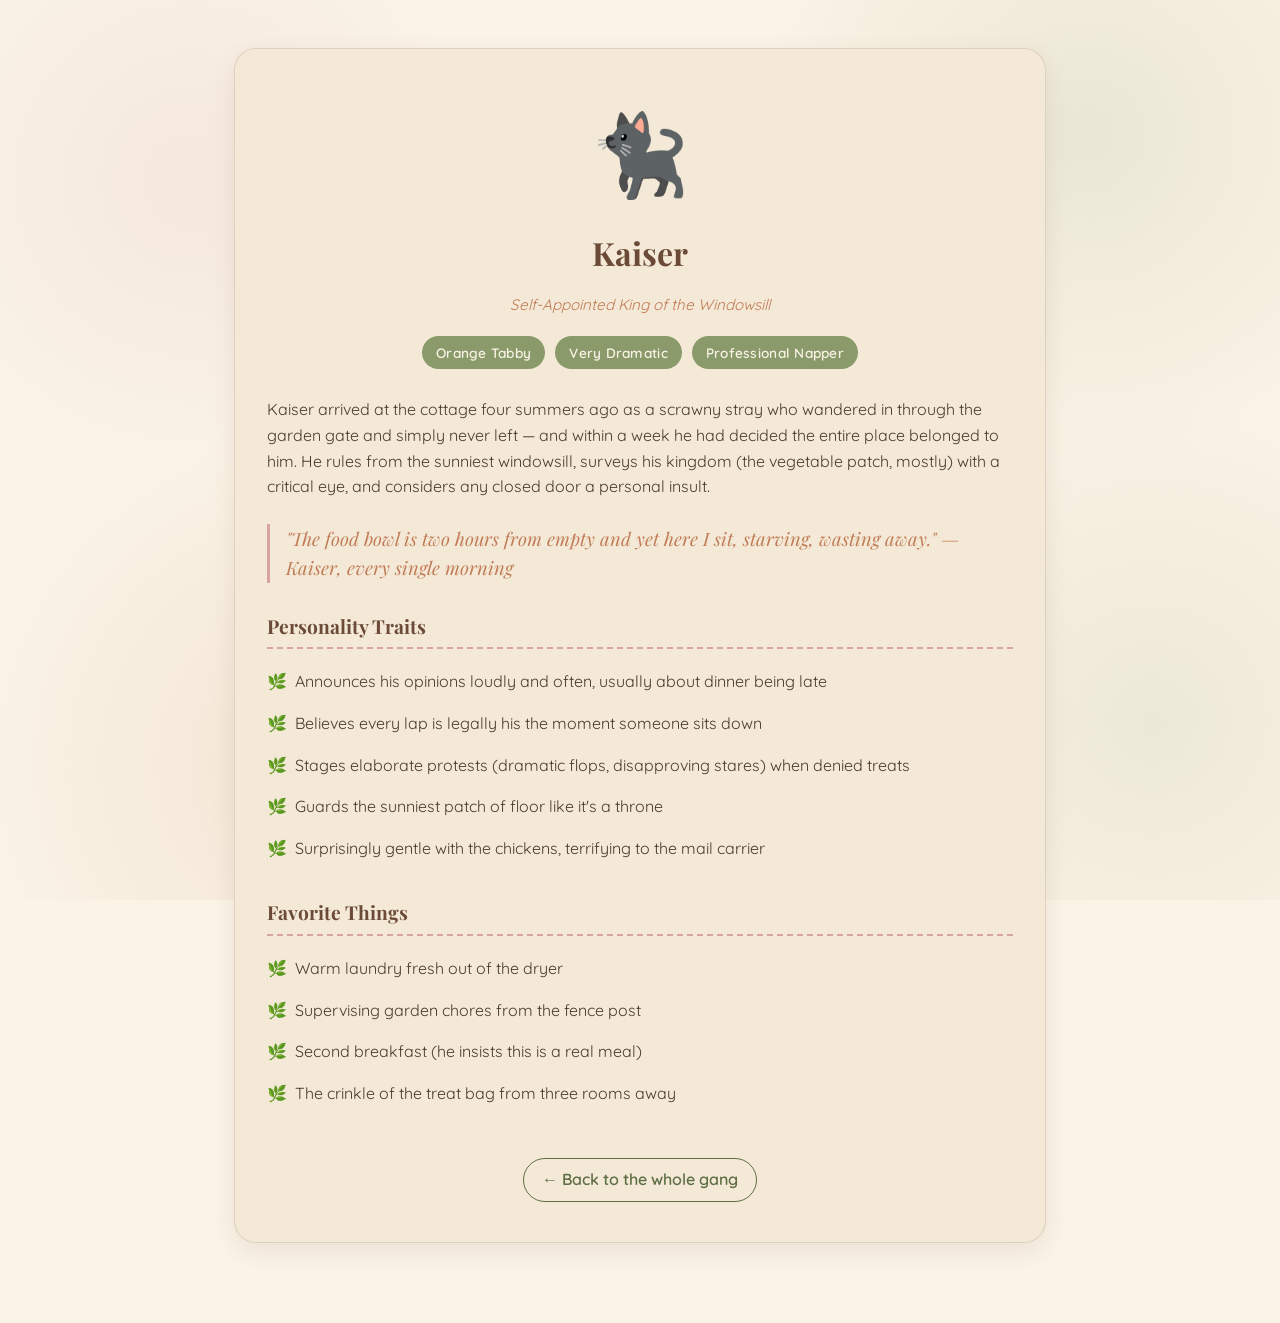
==== kaiser.html @ 529b5d30 "Initial commit: cottagecore cat site for Kaiser, Tobias, and Silver" ====
<!DOCTYPE html>
<html lang="en">
<head>
<meta charset="UTF-8">
<meta name="viewport" content="width=device-width, initial-scale=1.0">
<title>Kaiser &middot; The Cottage Cats</title>
<link rel="stylesheet" href="style.css">
</head>
<body>
<div class="wrap">
  <div class="cat-page">
    <div class="cat-hero">
      <span class="cat-portrait">🐈‍⬛</span>
      <h1>Kaiser</h1>
      <p class="cat-title">Self-Appointed King of the Windowsill</p>
      <div class="badge-row">
        <span class="badge">Orange Tabby</span>
        <span class="badge">Very Dramatic</span>
        <span class="badge">Professional Napper</span>
      </div>
    </div>

    <p>
      Kaiser arrived at the cottage four summers ago as a scrawny stray who
      wandered in through the garden gate and simply never left &mdash; and within
      a week he had decided the entire place belonged to him. He rules from
      the sunniest windowsill, surveys his kingdom (the vegetable patch, mostly)
      with a critical eye, and considers any closed door a personal insult.
    </p>

    <blockquote class="catquote">
      "The food bowl is two hours from empty and yet here I sit, starving,
      wasting away." &mdash; Kaiser, every single morning
    </blockquote>

    <h2 class="section-title">Personality Traits</h2>
    <ul class="traits">
      <li>Announces his opinions loudly and often, usually about dinner being late</li>
      <li>Believes every lap is legally his the moment someone sits down</li>
      <li>Stages elaborate protests (dramatic flops, disapproving stares) when denied treats</li>
      <li>Guards the sunniest patch of floor like it's a throne</li>
      <li>Surprisingly gentle with the chickens, terrifying to the mail carrier</li>
    </ul>

    <h2 class="section-title">Favorite Things</h2>
    <ul class="traits">
      <li>Warm laundry fresh out of the dryer</li>
      <li>Supervising garden chores from the fence post</li>
      <li>Second breakfast (he insists this is a real meal)</li>
      <li>The crinkle of the treat bag from three rooms away</li>
    </ul>

    <div class="nav-row">
      <a class="back-link" href="index.html">&larr; Back to the whole gang</a>
    </div>
  </div>
</div>
</body>
</html>
---- style.css ----
@import url('https://fonts.googleapis.com/css2?family=Playfair+Display:ital,wght@0,500;0,700;1,500&family=Quicksand:wght@400;500;600;700&display=swap');

:root {
  --cream: #faf3e6;
  --parchment: #f3e9d6;
  --sage: #8a9a6b;
  --sage-dark: #5f6f45;
  --rose: #d8a3a3;
  --terracotta: #c17b56;
  --brown: #6b4a37;
  --ink: #4a3b30;
}

* { box-sizing: border-box; }

body {
  margin: 0;
  padding: 0;
  font-family: 'Quicksand', sans-serif;
  color: var(--ink);
  background-color: var(--cream);
  background-image:
    radial-gradient(circle at 15% 20%, rgba(216, 163, 163, 0.14) 0, transparent 22%),
    radial-gradient(circle at 85% 15%, rgba(138, 154, 107, 0.14) 0, transparent 25%),
    radial-gradient(circle at 25% 85%, rgba(193, 123, 86, 0.12) 0, transparent 28%),
    radial-gradient(circle at 90% 80%, rgba(138, 154, 107, 0.12) 0, transparent 24%);
  background-attachment: fixed;
  line-height: 1.6;
}

.wrap {
  max-width: 860px;
  margin: 0 auto;
  padding: 48px 24px 80px;
}

header.site-header {
  text-align: center;
  margin-bottom: 36px;
}

h1, h2, h3 {
  font-family: 'Playfair Display', serif;
  color: var(--brown);
  margin: 0 0 8px;
}

.site-title {
  font-size: 2.6rem;
  font-style: italic;
}

.tagline {
  color: var(--sage-dark);
  font-size: 1.05rem;
  letter-spacing: 0.02em;
}

.divider {
  text-align: center;
  font-size: 1.3rem;
  letter-spacing: 0.6em;
  margin: 22px 0;
  color: var(--rose);
  user-select: none;
}

.card-grid {
  display: grid;
  grid-template-columns: repeat(auto-fit, minmax(220px, 1fr));
  gap: 24px;
  margin-top: 32px;
}

.cat-card {
  display: block;
  text-decoration: none;
  color: inherit;
  background: var(--parchment);
  border-radius: 18px;
  padding: 26px 20px;
  text-align: center;
  border: 1px solid rgba(107, 74, 55, 0.15);
  box-shadow: 0 6px 18px rgba(107, 74, 55, 0.08);
  transition: transform 0.2s ease, box-shadow 0.2s ease;
}

.cat-card:hover {
  transform: translateY(-4px);
  box-shadow: 0 10px 24px rgba(107, 74, 55, 0.15);
}

.cat-portrait {
  font-size: 3.6rem;
  margin-bottom: 10px;
  display: block;
}

.cat-card h2 {
  margin-bottom: 4px;
  font-size: 1.5rem;
}

.cat-title {
  font-style: italic;
  color: var(--terracotta);
  font-size: 0.95rem;
  margin-bottom: 10px;
}

.cat-blurb {
  font-size: 0.92rem;
  color: var(--ink);
  opacity: 0.85;
}

/* individual cat page */
.cat-page {
  background: var(--parchment);
  border-radius: 22px;
  padding: 40px 32px;
  border: 1px solid rgba(107, 74, 55, 0.15);
  box-shadow: 0 8px 24px rgba(107, 74, 55, 0.1);
}

.cat-hero {
  text-align: center;
  margin-bottom: 24px;
}

.cat-hero .cat-portrait {
  font-size: 5rem;
}

.badge-row {
  display: flex;
  flex-wrap: wrap;
  gap: 10px;
  justify-content: center;
  margin: 18px 0 28px;
}

.badge {
  background: var(--sage);
  color: var(--cream);
  padding: 6px 14px;
  border-radius: 999px;
  font-size: 0.85rem;
  font-weight: 600;
  letter-spacing: 0.02em;
}

.section-title {
  font-size: 1.2rem;
  border-bottom: 2px dashed var(--rose);
  padding-bottom: 6px;
  margin-top: 28px;
}

ul.traits {
  list-style: none;
  padding: 0;
  margin: 12px 0;
}

ul.traits li {
  padding: 8px 0 8px 28px;
  position: relative;
}

ul.traits li::before {
  content: "🌿";
  position: absolute;
  left: 0;
}

blockquote.catquote {
  font-family: 'Playfair Display', serif;
  font-style: italic;
  color: var(--terracotta);
  border-left: 3px solid var(--rose);
  padding-left: 16px;
  margin: 24px 0;
  font-size: 1.15rem;
}

.back-link {
  display: inline-block;
  margin-top: 32px;
  text-decoration: none;
  color: var(--sage-dark);
  font-weight: 600;
  border: 1px solid var(--sage-dark);
  padding: 8px 18px;
  border-radius: 999px;
  transition: background 0.2s ease, color 0.2s ease;
}

.back-link:hover {
  background: var(--sage-dark);
  color: var(--cream);
}

.nav-row {
  display: flex;
  justify-content: center;
  gap: 16px;
  margin-top: 12px;
}

footer.site-footer {
  text-align: center;
  margin-top: 56px;
  font-size: 0.85rem;
  color: var(--sage-dark);
  opacity: 0.8;
}
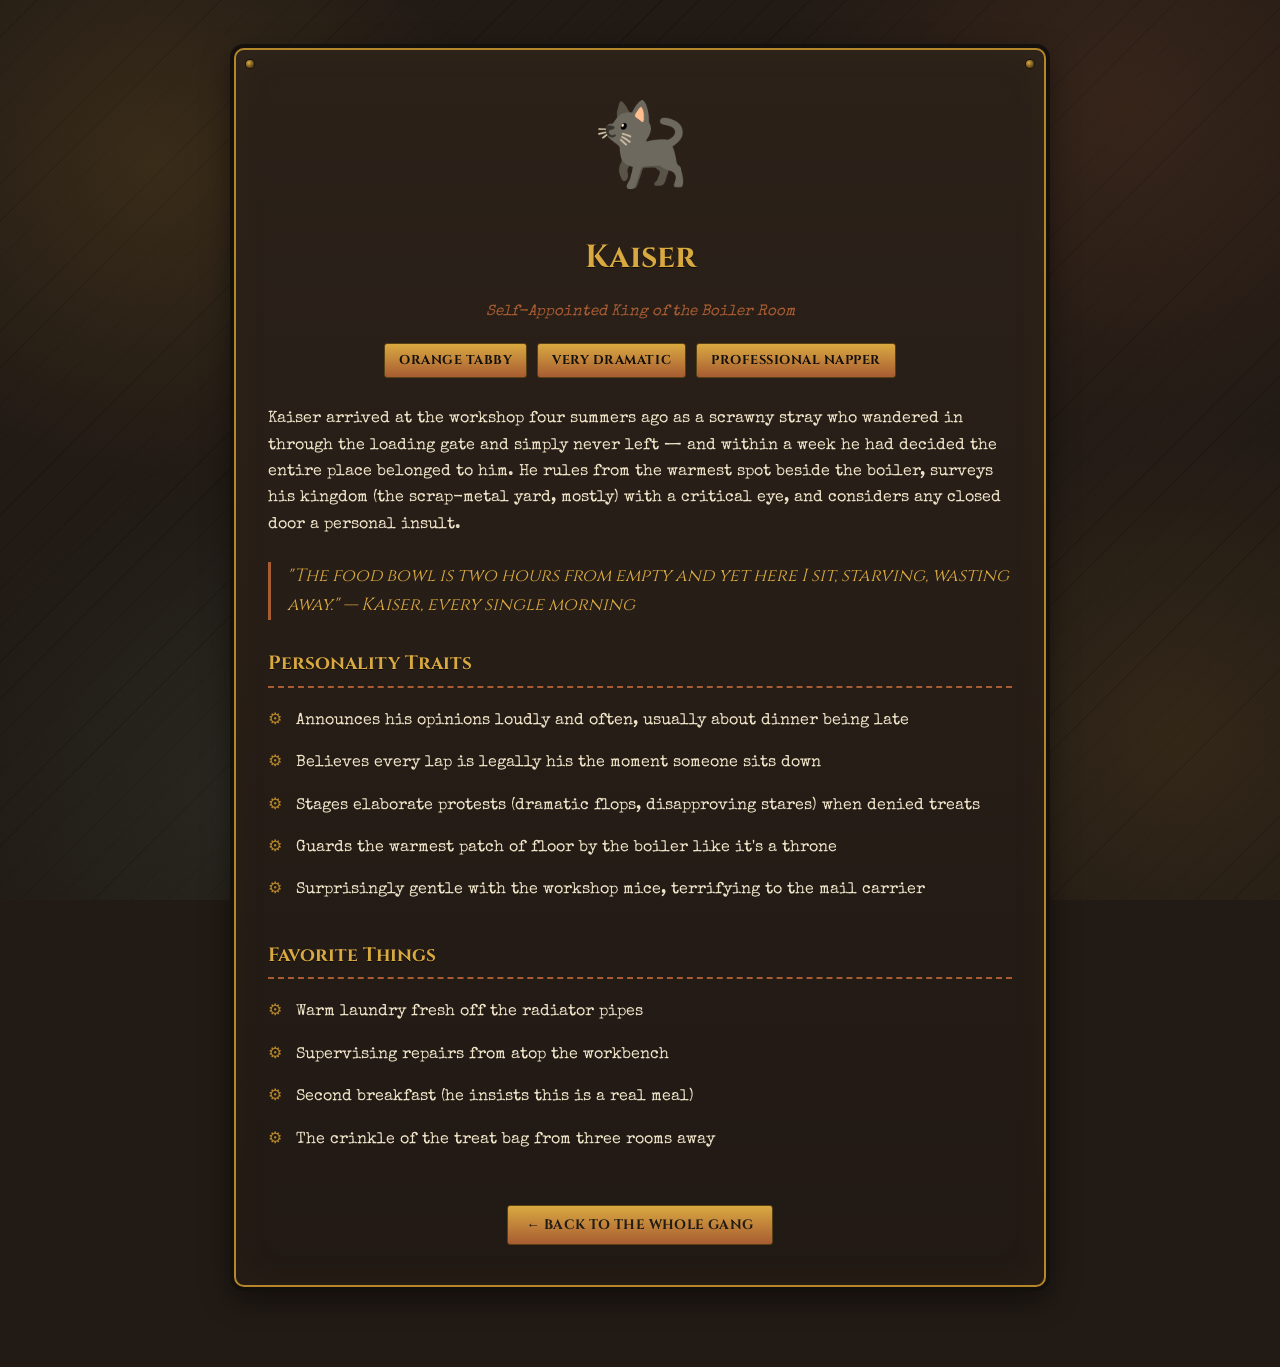
==== commit 41a21a27: "Reskin site to steampunk theme (brass/copper palette, Cinzel + Special Elite fonts, workshop-flavore" ====
--- a/kaiser.html
+++ b/kaiser.html
@@ -3,7 +3,7 @@
 <head>
 <meta charset="UTF-8">
 <meta name="viewport" content="width=device-width, initial-scale=1.0">
-<title>Kaiser &middot; The Cottage Cats</title>
+<title>Kaiser &middot; The Clockwork Cats</title>
 <link rel="stylesheet" href="style.css">
 </head>
 <body>
@@ -12,7 +12,7 @@
     <div class="cat-hero">
       <span class="cat-portrait">🐈‍⬛</span>
       <h1>Kaiser</h1>
-      <p class="cat-title">Self-Appointed King of the Windowsill</p>
+      <p class="cat-title">Self-Appointed King of the Boiler Room</p>
       <div class="badge-row">
         <span class="badge">Orange Tabby</span>
         <span class="badge">Very Dramatic</span>
@@ -21,11 +21,12 @@
     </div>
 
     <p>
-      Kaiser arrived at the cottage four summers ago as a scrawny stray who
-      wandered in through the garden gate and simply never left &mdash; and within
+      Kaiser arrived at the workshop four summers ago as a scrawny stray who
+      wandered in through the loading gate and simply never left &mdash; and within
       a week he had decided the entire place belonged to him. He rules from
-      the sunniest windowsill, surveys his kingdom (the vegetable patch, mostly)
-      with a critical eye, and considers any closed door a personal insult.
+      the warmest spot beside the boiler, surveys his kingdom (the scrap-metal
+      yard, mostly) with a critical eye, and considers any closed door a
+      personal insult.
     </p>
 
     <blockquote class="catquote">
@@ -38,14 +39,14 @@
       <li>Announces his opinions loudly and often, usually about dinner being late</li>
       <li>Believes every lap is legally his the moment someone sits down</li>
       <li>Stages elaborate protests (dramatic flops, disapproving stares) when denied treats</li>
-      <li>Guards the sunniest patch of floor like it's a throne</li>
-      <li>Surprisingly gentle with the chickens, terrifying to the mail carrier</li>
+      <li>Guards the warmest patch of floor by the boiler like it's a throne</li>
+      <li>Surprisingly gentle with the workshop mice, terrifying to the mail carrier</li>
     </ul>
 
     <h2 class="section-title">Favorite Things</h2>
     <ul class="traits">
-      <li>Warm laundry fresh out of the dryer</li>
-      <li>Supervising garden chores from the fence post</li>
+      <li>Warm laundry fresh off the radiator pipes</li>
+      <li>Supervising repairs from atop the workbench</li>
       <li>Second breakfast (he insists this is a real meal)</li>
       <li>The crinkle of the treat bag from three rooms away</li>
     </ul>
--- a/style.css
+++ b/style.css
@@ -1,14 +1,15 @@
-@import url('https://fonts.googleapis.com/css2?family=Playfair+Display:ital,wght@0,500;0,700;1,500&family=Quicksand:wght@400;500;600;700&display=swap');
+@import url('https://fonts.googleapis.com/css2?family=Cinzel:wght@500;700;900&family=Special+Elite&display=swap');
 
 :root {
-  --cream: #faf3e6;
-  --parchment: #f3e9d6;
-  --sage: #8a9a6b;
-  --sage-dark: #5f6f45;
-  --rose: #d8a3a3;
-  --terracotta: #c17b56;
-  --brown: #6b4a37;
-  --ink: #4a3b30;
+  --iron: #211a15;
+  --iron-panel: #2b2119;
+  --brass: #b5872a;
+  --brass-bright: #d9a941;
+  --copper: #a85c32;
+  --verdigris: #5f8575;
+  --parchment: #e9dcbd;
+  --ink: #efe3c8;
+  --rivet: #14100c;
 }
 
 * { box-sizing: border-box; }
@@ -16,16 +17,17 @@
 body {
   margin: 0;
   padding: 0;
-  font-family: 'Quicksand', sans-serif;
+  font-family: 'Special Elite', 'Courier New', monospace;
   color: var(--ink);
-  background-color: var(--cream);
+  background-color: var(--iron);
   background-image:
-    radial-gradient(circle at 15% 20%, rgba(216, 163, 163, 0.14) 0, transparent 22%),
-    radial-gradient(circle at 85% 15%, rgba(138, 154, 107, 0.14) 0, transparent 25%),
-    radial-gradient(circle at 25% 85%, rgba(193, 123, 86, 0.12) 0, transparent 28%),
-    radial-gradient(circle at 90% 80%, rgba(138, 154, 107, 0.12) 0, transparent 24%);
+    radial-gradient(circle at 12% 18%, rgba(181, 135, 42, 0.16) 0, transparent 24%),
+    radial-gradient(circle at 88% 12%, rgba(168, 92, 50, 0.16) 0, transparent 26%),
+    radial-gradient(circle at 20% 88%, rgba(95, 133, 117, 0.12) 0, transparent 26%),
+    radial-gradient(circle at 92% 82%, rgba(181, 135, 42, 0.12) 0, transparent 24%),
+    repeating-linear-gradient(135deg, rgba(0,0,0,0.15) 0px, rgba(0,0,0,0.15) 1px, transparent 1px, transparent 26px);
   background-attachment: fixed;
-  line-height: 1.6;
+  line-height: 1.65;
 }
 
 .wrap {
@@ -40,20 +42,25 @@
 }
 
 h1, h2, h3 {
-  font-family: 'Playfair Display', serif;
-  color: var(--brown);
+  font-family: 'Cinzel', serif;
+  font-weight: 700;
+  color: var(--brass-bright);
   margin: 0 0 8px;
+  text-shadow: 0 1px 0 rgba(0,0,0,0.6);
 }
 
 .site-title {
-  font-size: 2.6rem;
+  font-size: 2.5rem;
+  font-weight: 900;
+  letter-spacing: 0.04em;
+  text-transform: uppercase;
+}
+
+.tagline {
+  color: var(--verdigris);
+  font-size: 1.05rem;
+  letter-spacing: 0.04em;
   font-style: italic;
-}
-
-.tagline {
-  color: var(--sage-dark);
-  font-size: 1.05rem;
-  letter-spacing: 0.02em;
 }
 
 .divider {
@@ -61,7 +68,7 @@
   font-size: 1.3rem;
   letter-spacing: 0.6em;
   margin: 22px 0;
-  color: var(--rose);
+  color: var(--copper);
   user-select: none;
 }
 
@@ -76,24 +83,41 @@
   display: block;
   text-decoration: none;
   color: inherit;
-  background: var(--parchment);
-  border-radius: 18px;
+  background: linear-gradient(180deg, var(--iron-panel), #211914);
+  border-radius: 6px;
   padding: 26px 20px;
   text-align: center;
-  border: 1px solid rgba(107, 74, 55, 0.15);
-  box-shadow: 0 6px 18px rgba(107, 74, 55, 0.08);
-  transition: transform 0.2s ease, box-shadow 0.2s ease;
-}
+  border: 2px solid var(--brass);
+  box-shadow: 0 0 0 4px var(--rivet), 0 8px 20px rgba(0, 0, 0, 0.45), inset 0 0 24px rgba(181, 135, 42, 0.06);
+  transition: transform 0.2s ease, box-shadow 0.2s ease, border-color 0.2s ease;
+  position: relative;
+}
+
+.cat-card::before,
+.cat-card::after {
+  content: "";
+  position: absolute;
+  top: 8px;
+  width: 6px;
+  height: 6px;
+  border-radius: 50%;
+  background: radial-gradient(circle at 35% 35%, var(--brass-bright), #5a4114 70%);
+  box-shadow: 0 0 0 1px rgba(0,0,0,0.5);
+}
+.cat-card::before { left: 8px; }
+.cat-card::after { right: 8px; }
 
 .cat-card:hover {
   transform: translateY(-4px);
-  box-shadow: 0 10px 24px rgba(107, 74, 55, 0.15);
+  border-color: var(--brass-bright);
+  box-shadow: 0 0 0 4px var(--rivet), 0 12px 26px rgba(0, 0, 0, 0.55), 0 0 18px rgba(217, 169, 65, 0.25);
 }
 
 .cat-portrait {
   font-size: 3.6rem;
   margin-bottom: 10px;
   display: block;
+  filter: sepia(0.4) saturate(1.4);
 }
 
 .cat-card h2 {
@@ -103,25 +127,40 @@
 
 .cat-title {
   font-style: italic;
-  color: var(--terracotta);
+  color: var(--copper);
   font-size: 0.95rem;
   margin-bottom: 10px;
 }
 
 .cat-blurb {
   font-size: 0.92rem;
-  color: var(--ink);
+  color: var(--parchment);
   opacity: 0.85;
 }
 
 /* individual cat page */
 .cat-page {
-  background: var(--parchment);
-  border-radius: 22px;
+  background: linear-gradient(180deg, var(--iron-panel), #211914);
+  border-radius: 10px;
   padding: 40px 32px;
-  border: 1px solid rgba(107, 74, 55, 0.15);
-  box-shadow: 0 8px 24px rgba(107, 74, 55, 0.1);
-}
+  border: 2px solid var(--brass);
+  box-shadow: 0 0 0 4px var(--rivet), 0 10px 30px rgba(0, 0, 0, 0.5), inset 0 0 40px rgba(181, 135, 42, 0.05);
+  position: relative;
+}
+
+.cat-page::before,
+.cat-page::after {
+  content: "";
+  position: absolute;
+  top: 10px;
+  width: 8px;
+  height: 8px;
+  border-radius: 50%;
+  background: radial-gradient(circle at 35% 35%, var(--brass-bright), #5a4114 70%);
+  box-shadow: 0 0 0 1px rgba(0,0,0,0.5);
+}
+.cat-page::before { left: 10px; }
+.cat-page::after { right: 10px; }
 
 .cat-hero {
   text-align: center;
@@ -141,18 +180,21 @@
 }
 
 .badge {
-  background: var(--sage);
-  color: var(--cream);
+  background: linear-gradient(180deg, var(--brass-bright), var(--copper));
+  color: var(--rivet);
   padding: 6px 14px;
-  border-radius: 999px;
-  font-size: 0.85rem;
-  font-weight: 600;
-  letter-spacing: 0.02em;
+  border-radius: 3px;
+  font-family: 'Cinzel', serif;
+  font-size: 0.8rem;
+  font-weight: 700;
+  letter-spacing: 0.04em;
+  text-transform: uppercase;
+  border: 1px solid #5a4114;
 }
 
 .section-title {
   font-size: 1.2rem;
-  border-bottom: 2px dashed var(--rose);
+  border-bottom: 2px dashed var(--copper);
   padding-bottom: 6px;
   margin-top: 28px;
 }
@@ -169,36 +211,42 @@
 }
 
 ul.traits li::before {
-  content: "🌿";
+  content: "⚙";
   position: absolute;
   left: 0;
+  color: var(--brass);
 }
 
 blockquote.catquote {
-  font-family: 'Playfair Display', serif;
+  font-family: 'Cinzel', serif;
   font-style: italic;
-  color: var(--terracotta);
-  border-left: 3px solid var(--rose);
+  color: var(--brass-bright);
+  border-left: 3px solid var(--copper);
   padding-left: 16px;
   margin: 24px 0;
-  font-size: 1.15rem;
+  font-size: 1.1rem;
 }
 
 .back-link {
   display: inline-block;
   margin-top: 32px;
   text-decoration: none;
-  color: var(--sage-dark);
-  font-weight: 600;
-  border: 1px solid var(--sage-dark);
+  color: var(--iron);
+  font-weight: 700;
+  font-family: 'Cinzel', serif;
+  letter-spacing: 0.03em;
+  text-transform: uppercase;
+  font-size: 0.85rem;
+  background: linear-gradient(180deg, var(--brass-bright), var(--copper));
+  border: 1px solid #5a4114;
   padding: 8px 18px;
-  border-radius: 999px;
-  transition: background 0.2s ease, color 0.2s ease;
+  border-radius: 3px;
+  transition: filter 0.2s ease, transform 0.2s ease;
 }
 
 .back-link:hover {
-  background: var(--sage-dark);
-  color: var(--cream);
+  filter: brightness(1.15);
+  transform: translateY(-1px);
 }
 
 .nav-row {
@@ -212,6 +260,6 @@
   text-align: center;
   margin-top: 56px;
   font-size: 0.85rem;
-  color: var(--sage-dark);
-  opacity: 0.8;
-}
+  color: var(--verdigris);
+  opacity: 0.85;
+}
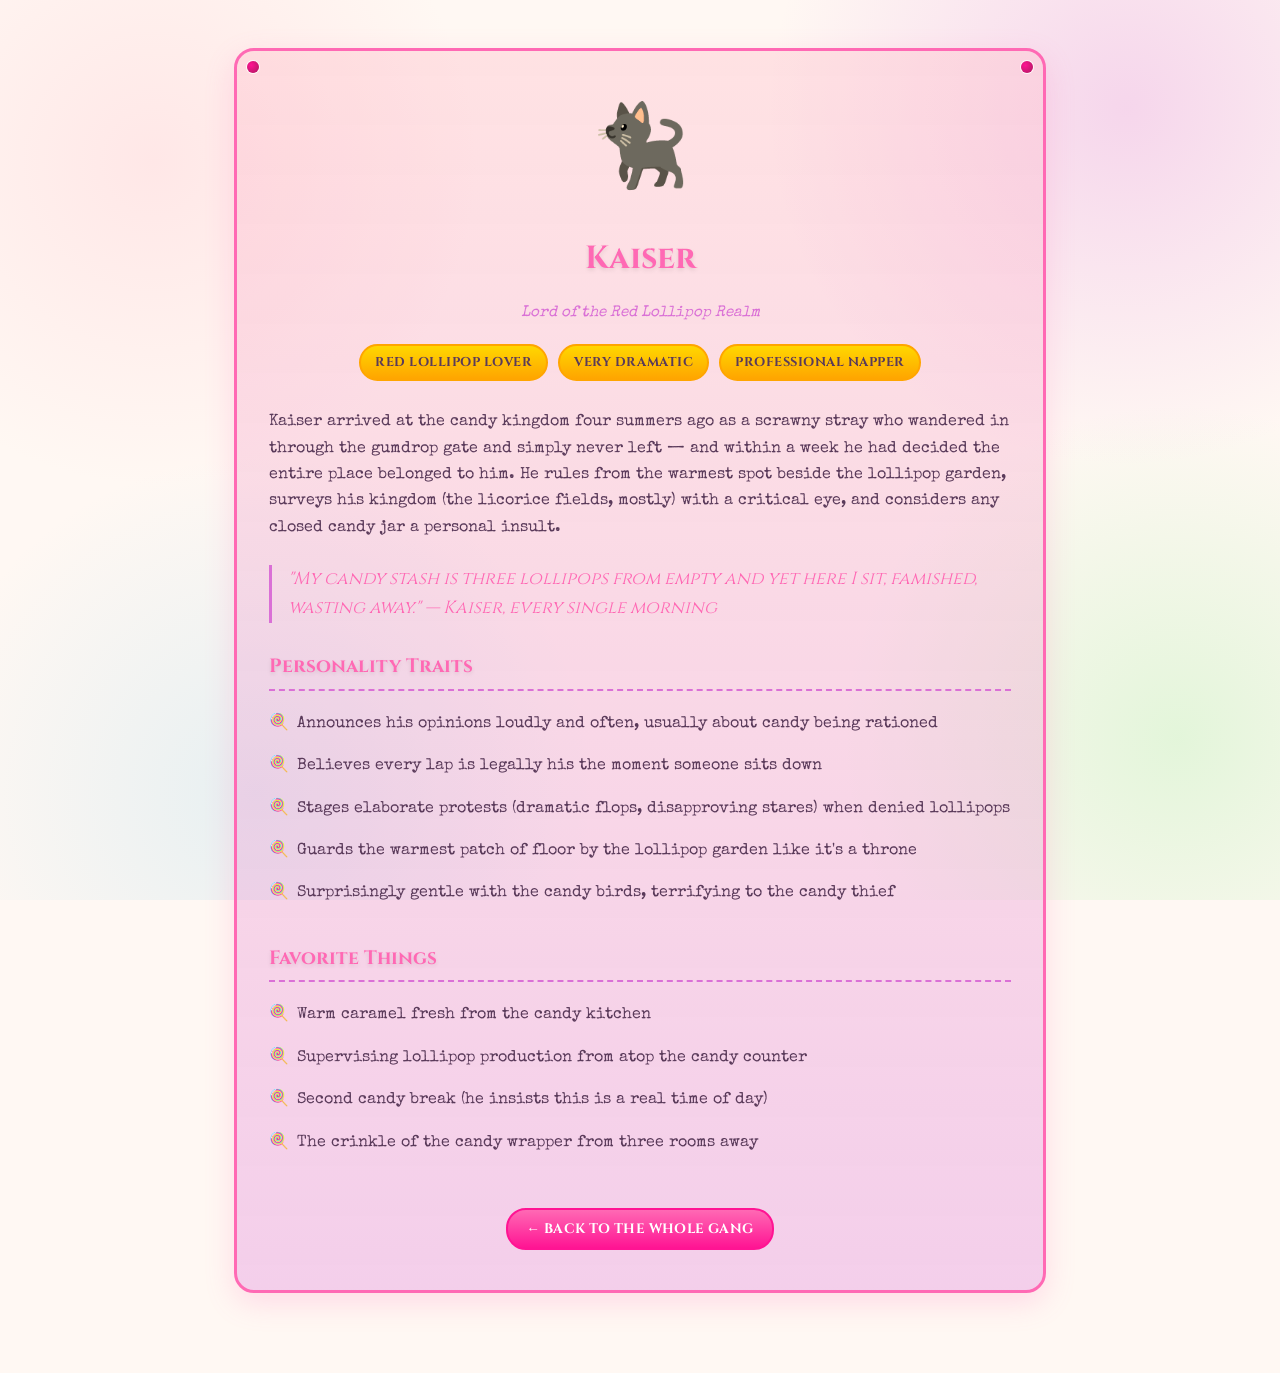
==== commit dffbaca2: "Transform site to lollipop theme with candy-themed colors and content" ====
--- a/kaiser.html
+++ b/kaiser.html
@@ -3,7 +3,7 @@
 <head>
 <meta charset="UTF-8">
 <meta name="viewport" content="width=device-width, initial-scale=1.0">
-<title>Kaiser &middot; The Clockwork Cats</title>
+<title>Kaiser &middot; The Lollipop Cats</title>
 <link rel="stylesheet" href="style.css">
 </head>
 <body>
@@ -12,43 +12,43 @@
     <div class="cat-hero">
       <span class="cat-portrait">🐈‍⬛</span>
       <h1>Kaiser</h1>
-      <p class="cat-title">Self-Appointed King of the Boiler Room</p>
+      <p class="cat-title">Lord of the Red Lollipop Realm</p>
       <div class="badge-row">
-        <span class="badge">Orange Tabby</span>
+        <span class="badge">Red Lollipop Lover</span>
         <span class="badge">Very Dramatic</span>
         <span class="badge">Professional Napper</span>
       </div>
     </div>
 
     <p>
-      Kaiser arrived at the workshop four summers ago as a scrawny stray who
-      wandered in through the loading gate and simply never left &mdash; and within
+      Kaiser arrived at the candy kingdom four summers ago as a scrawny stray who
+      wandered in through the gumdrop gate and simply never left &mdash; and within
       a week he had decided the entire place belonged to him. He rules from
-      the warmest spot beside the boiler, surveys his kingdom (the scrap-metal
-      yard, mostly) with a critical eye, and considers any closed door a
+      the warmest spot beside the lollipop garden, surveys his kingdom (the licorice
+      fields, mostly) with a critical eye, and considers any closed candy jar a
       personal insult.
     </p>
 
     <blockquote class="catquote">
-      "The food bowl is two hours from empty and yet here I sit, starving,
+      "My candy stash is three lollipops from empty and yet here I sit, famished,
       wasting away." &mdash; Kaiser, every single morning
     </blockquote>
 
     <h2 class="section-title">Personality Traits</h2>
     <ul class="traits">
-      <li>Announces his opinions loudly and often, usually about dinner being late</li>
+      <li>Announces his opinions loudly and often, usually about candy being rationed</li>
       <li>Believes every lap is legally his the moment someone sits down</li>
-      <li>Stages elaborate protests (dramatic flops, disapproving stares) when denied treats</li>
-      <li>Guards the warmest patch of floor by the boiler like it's a throne</li>
-      <li>Surprisingly gentle with the workshop mice, terrifying to the mail carrier</li>
+      <li>Stages elaborate protests (dramatic flops, disapproving stares) when denied lollipops</li>
+      <li>Guards the warmest patch of floor by the lollipop garden like it's a throne</li>
+      <li>Surprisingly gentle with the candy birds, terrifying to the candy thief</li>
     </ul>
 
     <h2 class="section-title">Favorite Things</h2>
     <ul class="traits">
-      <li>Warm laundry fresh off the radiator pipes</li>
-      <li>Supervising repairs from atop the workbench</li>
-      <li>Second breakfast (he insists this is a real meal)</li>
-      <li>The crinkle of the treat bag from three rooms away</li>
+      <li>Warm caramel fresh from the candy kitchen</li>
+      <li>Supervising lollipop production from atop the candy counter</li>
+      <li>Second candy break (he insists this is a real time of day)</li>
+      <li>The crinkle of the candy wrapper from three rooms away</li>
     </ul>
 
     <div class="nav-row">
--- a/style.css
+++ b/style.css
@@ -1,14 +1,17 @@
 @import url('https://fonts.googleapis.com/css2?family=Cinzel:wght@500;700;900&family=Special+Elite&display=swap');
 
 :root {
-  --iron: #211a15;
-  --iron-panel: #2b2119;
-  --brass: #b5872a;
-  --brass-bright: #d9a941;
-  --copper: #a85c32;
-  --verdigris: #5f8575;
-  --parchment: #e9dcbd;
-  --ink: #efe3c8;
+  --candy-bg: #fff8f3;
+  --candy-accent: #ffc0cb;
+  --candy-pink: #ff69b4;
+  --candy-purple: #da70d6;
+  --candy-red: #ff1493;
+  --candy-yellow: #ffd700;
+  --candy-blue: #87ceeb;
+  --candy-green: #90ee90;
+  --candy-orange: #ffa500;
+  --text-dark: #5a3a5a;
+  --text-light: #ffffff;
   --rivet: #14100c;
 }
 
@@ -18,14 +21,13 @@
   margin: 0;
   padding: 0;
   font-family: 'Special Elite', 'Courier New', monospace;
-  color: var(--ink);
-  background-color: var(--iron);
+  color: var(--text-dark);
+  background-color: var(--candy-bg);
   background-image:
-    radial-gradient(circle at 12% 18%, rgba(181, 135, 42, 0.16) 0, transparent 24%),
-    radial-gradient(circle at 88% 12%, rgba(168, 92, 50, 0.16) 0, transparent 26%),
-    radial-gradient(circle at 20% 88%, rgba(95, 133, 117, 0.12) 0, transparent 26%),
-    radial-gradient(circle at 92% 82%, rgba(181, 135, 42, 0.12) 0, transparent 24%),
-    repeating-linear-gradient(135deg, rgba(0,0,0,0.15) 0px, rgba(0,0,0,0.15) 1px, transparent 1px, transparent 26px);
+    radial-gradient(circle at 12% 18%, rgba(255, 192, 203, 0.3) 0, transparent 24%),
+    radial-gradient(circle at 88% 12%, rgba(218, 112, 214, 0.25) 0, transparent 26%),
+    radial-gradient(circle at 20% 88%, rgba(135, 206, 235, 0.2) 0, transparent 26%),
+    radial-gradient(circle at 92% 82%, rgba(144, 238, 144, 0.25) 0, transparent 24%);
   background-attachment: fixed;
   line-height: 1.65;
 }
@@ -44,9 +46,9 @@
 h1, h2, h3 {
   font-family: 'Cinzel', serif;
   font-weight: 700;
-  color: var(--brass-bright);
+  color: var(--candy-pink);
   margin: 0 0 8px;
-  text-shadow: 0 1px 0 rgba(0,0,0,0.6);
+  text-shadow: 0 2px 4px rgba(0,0,0,0.1);
 }
 
 .site-title {
@@ -54,10 +56,14 @@
   font-weight: 900;
   letter-spacing: 0.04em;
   text-transform: uppercase;
+  background: linear-gradient(135deg, var(--candy-pink), var(--candy-purple), var(--candy-red));
+  -webkit-background-clip: text;
+  -webkit-text-fill-color: transparent;
+  background-clip: text;
 }
 
 .tagline {
-  color: var(--verdigris);
+  color: var(--candy-purple);
   font-size: 1.05rem;
   letter-spacing: 0.04em;
   font-style: italic;
@@ -68,7 +74,7 @@
   font-size: 1.3rem;
   letter-spacing: 0.6em;
   margin: 22px 0;
-  color: var(--copper);
+  color: var(--candy-orange);
   user-select: none;
 }
 
@@ -82,13 +88,13 @@
 .cat-card {
   display: block;
   text-decoration: none;
-  color: inherit;
-  background: linear-gradient(180deg, var(--iron-panel), #211914);
-  border-radius: 6px;
+  color: var(--text-dark);
+  background: linear-gradient(180deg, rgba(255, 192, 203, 0.5), rgba(218, 112, 214, 0.4));
+  border-radius: 20px;
   padding: 26px 20px;
   text-align: center;
-  border: 2px solid var(--brass);
-  box-shadow: 0 0 0 4px var(--rivet), 0 8px 20px rgba(0, 0, 0, 0.45), inset 0 0 24px rgba(181, 135, 42, 0.06);
+  border: 3px solid var(--candy-pink);
+  box-shadow: 0 8px 20px rgba(255, 105, 180, 0.25);
   transition: transform 0.2s ease, box-shadow 0.2s ease, border-color 0.2s ease;
   position: relative;
 }
@@ -98,19 +104,19 @@
   content: "";
   position: absolute;
   top: 8px;
-  width: 6px;
-  height: 6px;
+  width: 10px;
+  height: 10px;
   border-radius: 50%;
-  background: radial-gradient(circle at 35% 35%, var(--brass-bright), #5a4114 70%);
-  box-shadow: 0 0 0 1px rgba(0,0,0,0.5);
+  background: radial-gradient(circle at 35% 35%, var(--candy-red), #c4186e 70%);
+  box-shadow: 0 0 0 1px rgba(255,255,255,0.8);
 }
 .cat-card::before { left: 8px; }
 .cat-card::after { right: 8px; }
 
 .cat-card:hover {
   transform: translateY(-4px);
-  border-color: var(--brass-bright);
-  box-shadow: 0 0 0 4px var(--rivet), 0 12px 26px rgba(0, 0, 0, 0.55), 0 0 18px rgba(217, 169, 65, 0.25);
+  border-color: var(--candy-red);
+  box-shadow: 0 12px 26px rgba(255, 105, 180, 0.4), 0 0 18px rgba(255, 20, 147, 0.35);
 }
 
 .cat-portrait {
@@ -127,24 +133,24 @@
 
 .cat-title {
   font-style: italic;
-  color: var(--copper);
+  color: var(--candy-purple);
   font-size: 0.95rem;
   margin-bottom: 10px;
 }
 
 .cat-blurb {
   font-size: 0.92rem;
-  color: var(--parchment);
-  opacity: 0.85;
+  color: var(--text-dark);
+  opacity: 0.9;
 }
 
 /* individual cat page */
 .cat-page {
-  background: linear-gradient(180deg, var(--iron-panel), #211914);
-  border-radius: 10px;
+  background: linear-gradient(180deg, rgba(255, 192, 203, 0.4), rgba(218, 112, 214, 0.3));
+  border-radius: 20px;
   padding: 40px 32px;
-  border: 2px solid var(--brass);
-  box-shadow: 0 0 0 4px var(--rivet), 0 10px 30px rgba(0, 0, 0, 0.5), inset 0 0 40px rgba(181, 135, 42, 0.05);
+  border: 3px solid var(--candy-pink);
+  box-shadow: 0 10px 30px rgba(255, 105, 180, 0.2);
   position: relative;
 }
 
@@ -153,11 +159,11 @@
   content: "";
   position: absolute;
   top: 10px;
-  width: 8px;
-  height: 8px;
+  width: 12px;
+  height: 12px;
   border-radius: 50%;
-  background: radial-gradient(circle at 35% 35%, var(--brass-bright), #5a4114 70%);
-  box-shadow: 0 0 0 1px rgba(0,0,0,0.5);
+  background: radial-gradient(circle at 35% 35%, var(--candy-red), #c4186e 70%);
+  box-shadow: 0 0 0 1px rgba(255,255,255,0.8);
 }
 .cat-page::before { left: 10px; }
 .cat-page::after { right: 10px; }
@@ -180,23 +186,24 @@
 }
 
 .badge {
-  background: linear-gradient(180deg, var(--brass-bright), var(--copper));
-  color: var(--rivet);
+  background: linear-gradient(180deg, var(--candy-yellow), var(--candy-orange));
+  color: var(--text-dark);
   padding: 6px 14px;
-  border-radius: 3px;
+  border-radius: 20px;
   font-family: 'Cinzel', serif;
   font-size: 0.8rem;
   font-weight: 700;
   letter-spacing: 0.04em;
   text-transform: uppercase;
-  border: 1px solid #5a4114;
+  border: 2px solid #ffa500;
 }
 
 .section-title {
   font-size: 1.2rem;
-  border-bottom: 2px dashed var(--copper);
+  border-bottom: 2px dashed var(--candy-purple);
   padding-bottom: 6px;
   margin-top: 28px;
+  color: var(--candy-pink);
 }
 
 ul.traits {
@@ -211,17 +218,17 @@
 }
 
 ul.traits li::before {
-  content: "⚙";
+  content: "🍭";
   position: absolute;
   left: 0;
-  color: var(--brass);
+  color: var(--candy-red);
 }
 
 blockquote.catquote {
   font-family: 'Cinzel', serif;
   font-style: italic;
-  color: var(--brass-bright);
-  border-left: 3px solid var(--copper);
+  color: var(--candy-pink);
+  border-left: 3px solid var(--candy-purple);
   padding-left: 16px;
   margin: 24px 0;
   font-size: 1.1rem;
@@ -231,16 +238,16 @@
   display: inline-block;
   margin-top: 32px;
   text-decoration: none;
-  color: var(--iron);
+  color: var(--text-light);
   font-weight: 700;
   font-family: 'Cinzel', serif;
   letter-spacing: 0.03em;
   text-transform: uppercase;
   font-size: 0.85rem;
-  background: linear-gradient(180deg, var(--brass-bright), var(--copper));
-  border: 1px solid #5a4114;
+  background: linear-gradient(180deg, var(--candy-pink), var(--candy-red));
+  border: 2px solid var(--candy-red);
   padding: 8px 18px;
-  border-radius: 3px;
+  border-radius: 20px;
   transition: filter 0.2s ease, transform 0.2s ease;
 }
 
@@ -260,6 +267,6 @@
   text-align: center;
   margin-top: 56px;
   font-size: 0.85rem;
-  color: var(--verdigris);
-  opacity: 0.85;
-}
+  color: var(--candy-purple);
+  opacity: 0.9;
+}
